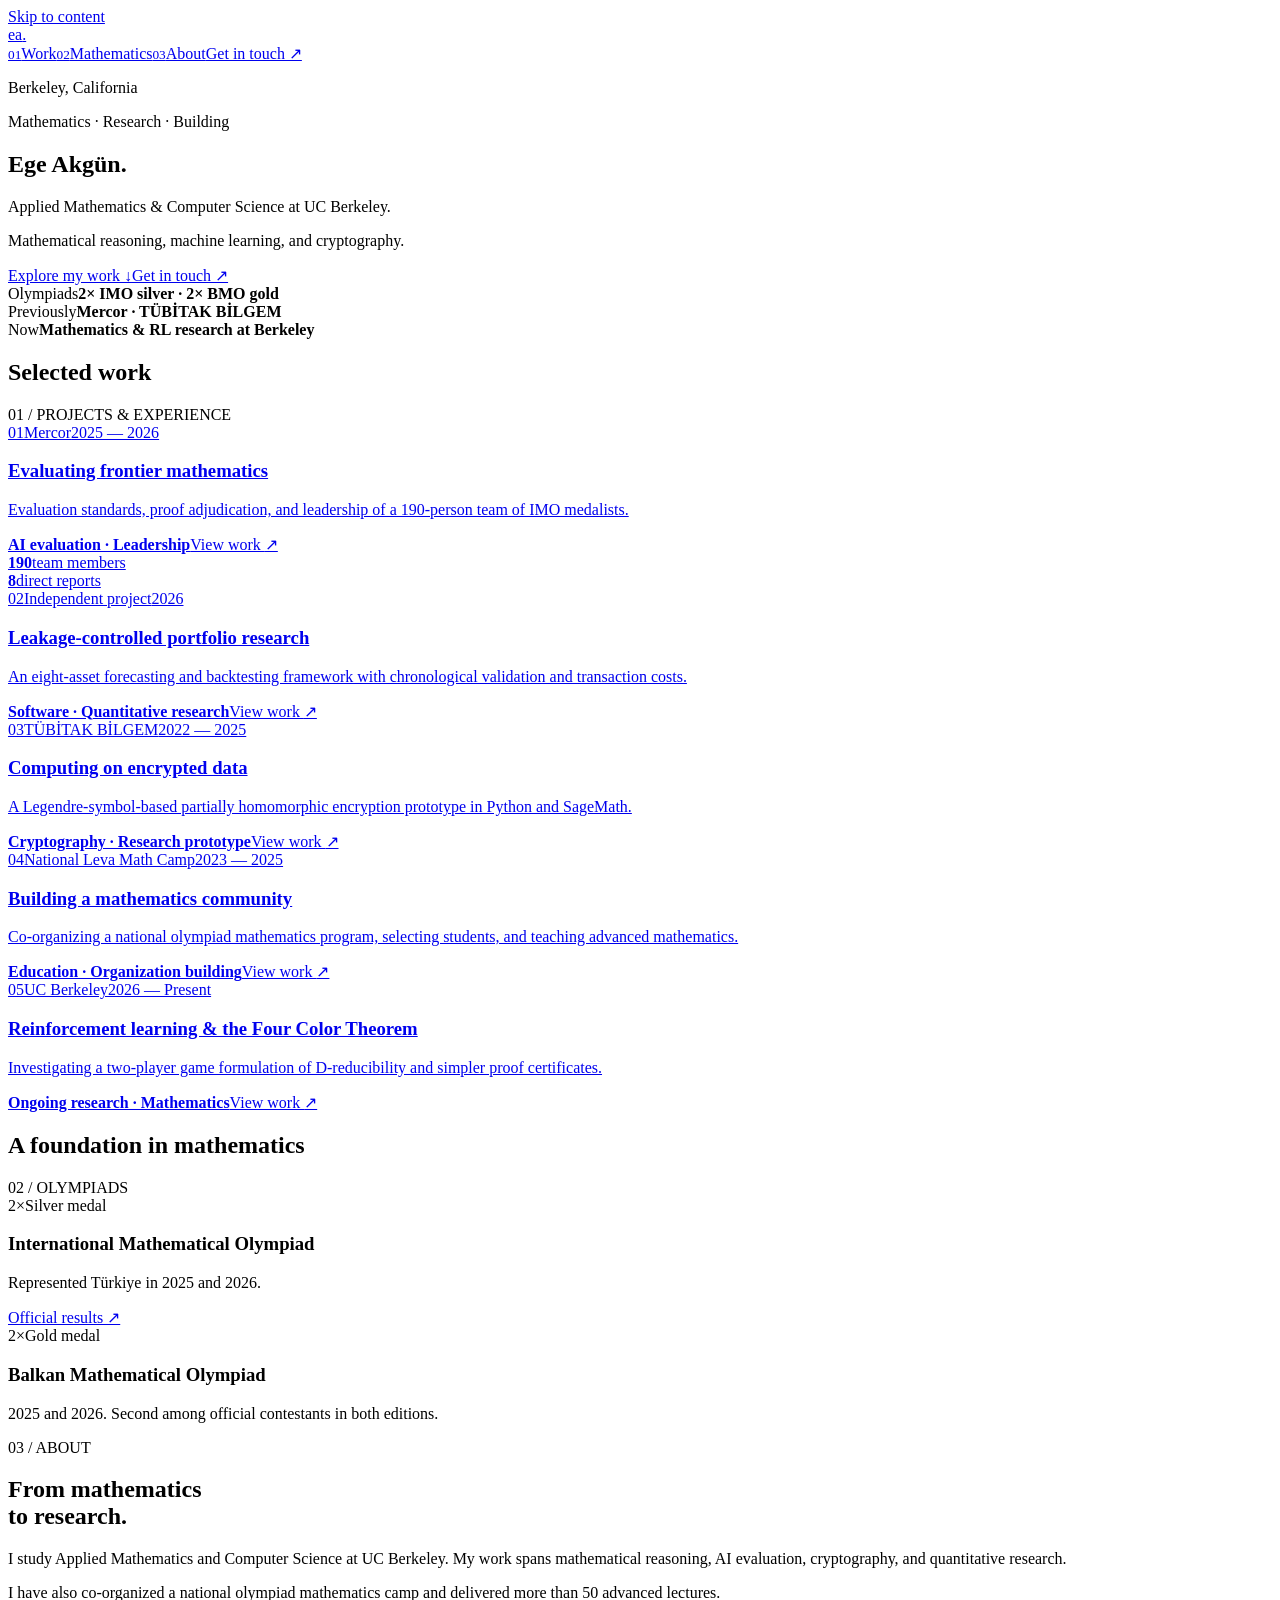
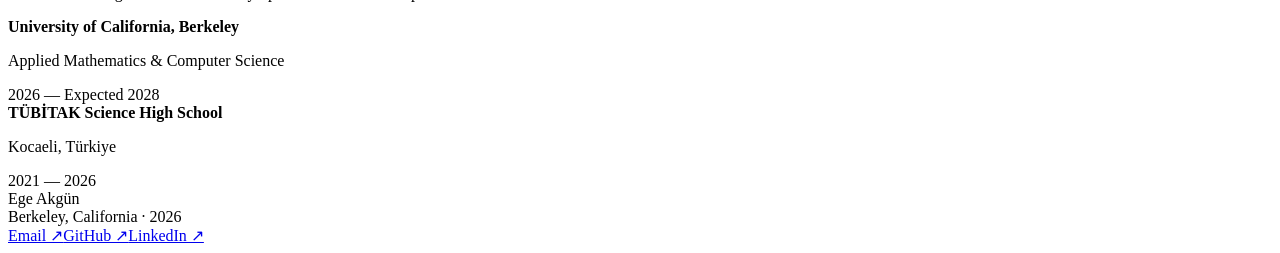
==== docs/index.html @ 362bbd40 "Publish personal portfolio with charcoal and orange design" ====
<!doctype html><html lang="en"><head><meta charset="utf-8"><meta name="viewport" content="width=device-width,initial-scale=1"><meta name="theme-color" content="#111111"><title>Ege Akgün — Mathematics, AI &amp; Selected Work</title><meta name="description" content="Selected work in frontier AI mathematics, cryptography, quantitative research, and education. UC Berkeley. Two-time IMO silver medalist."><meta property="og:title" content="Ege Akgün — Mathematics, AI &amp; Selected Work"><meta property="og:description" content="Selected work in frontier AI mathematics, cryptography, quantitative research, and education. UC Berkeley. Two-time IMO silver medalist."><meta property="og:type" content="website"><link rel="icon" href='data:image/svg+xml,%3Csvg xmlns="http://www.w3.org/2000/svg" viewBox="0 0 64 64"%3E%3Crect width="64" height="64" rx="12" fill="%23111111"/%3E%3Ctext x="32" y="43" text-anchor="middle" font-family="Arial,sans-serif" font-size="36" font-weight="bold" fill="%23ff7900"%3EE%3C/text%3E%3C/svg%3E'><link rel="stylesheet" href="/style.css"></head><body><a class="skip" href="#main">Skip to content</a><header class="wrap"><nav class="nav" aria-label="Main navigation"><a class="wordmark" href="/" aria-label="Ege Akgün home">ea<span>.</span></a><div class="nav-links"><a href="/#work"><small>01</small>Work</a><a href="/#mathematics"><small>02</small>Mathematics</a><a href="/#about"><small>03</small>About</a><a class="nav-contact" href="mailto:egekgn@berkeley.edu">Get in touch ↗</a></div></nav></header><main id="main"><section class="wrap hero" aria-labelledby="name"><div class="hero-top"><p class="eyebrow">Berkeley, California</p><p class="eyebrow">Mathematics · Research · Building</p></div><h1 id="name">Ege Akgün<span>.</span></h1><div class="hero-bottom"><div><p class="lead">Applied Mathematics &amp; Computer Science at UC Berkeley.</p><p class="sublead">Mathematical reasoning, machine learning, and cryptography.</p><div class="intro-links"><a class="text-link" href="#work">Explore my work ↓</a><a class="text-link" href="mailto:egekgn@berkeley.edu">Get in touch ↗</a></div></div><div class="credentials"><div class="credential"><span class="label">Olympiads</span><strong>2× IMO silver · 2× BMO gold</strong></div><div class="credential"><span class="label">Previously</span><strong>Mercor · TÜBİTAK BİLGEM</strong></div><div class="credential"><span class="label">Now</span><strong>Mathematics & RL research at Berkeley</strong></div></div></div></section><section class="wrap section" id="work"><div class="section-head"><h2>Selected work</h2><span class="section-label">01 / PROJECTS & EXPERIENCE</span></div><div class="work-grid"><a class="project featured" href="/work/frontier-mathematics/"><div><div class="project-top"><span><span class="project-number">01</span>Mercor</span><span>2025 — 2026</span></div><h3>Evaluating frontier mathematics</h3><p class="project-summary">Evaluation standards, proof adjudication, and leadership of a 190-person team of IMO medalists.</p><div class="project-bottom"><strong>AI evaluation · Leadership</strong><span class="project-open">View work <span aria-hidden="true">↗</span></span></div></div><div class="feature-metrics"><div class="feature-metric"><strong>190</strong><span>team members</span></div><div class="feature-metric"><strong>8</strong><span>direct reports</span></div></div></a><a class="project" href="/work/crypto-portfolio-ml/"><div class="project-top"><span><span class="project-number">02</span>Independent project</span><span>2026</span></div><h3>Leakage-controlled portfolio research</h3><p class="project-summary">An eight-asset forecasting and backtesting framework with chronological validation and transaction costs.</p><div class="project-bottom"><strong>Software · Quantitative research</strong><span class="project-open">View work <span aria-hidden="true">↗</span></span></div></a><a class="project" href="/work/encrypted-computation/"><div class="project-top"><span><span class="project-number">03</span>TÜBİTAK BİLGEM</span><span>2022 — 2025</span></div><h3>Computing on encrypted data</h3><p class="project-summary">A Legendre-symbol-based partially homomorphic encryption prototype in Python and SageMath.</p><div class="project-bottom"><strong>Cryptography · Research prototype</strong><span class="project-open">View work <span aria-hidden="true">↗</span></span></div></a><a class="project" href="/work/leva-math-camp/"><div class="project-top"><span><span class="project-number">04</span>National Leva Math Camp</span><span>2023 — 2025</span></div><h3>Building a mathematics community</h3><p class="project-summary">Co-organizing a national olympiad mathematics program, selecting students, and teaching advanced mathematics.</p><div class="project-bottom"><strong>Education · Organization building</strong><span class="project-open">View work <span aria-hidden="true">↗</span></span></div></a><a class="project" href="/work/four-color-research/"><div class="project-top"><span><span class="project-number">05</span>UC Berkeley</span><span>2026 — Present</span></div><h3>Reinforcement learning &amp; the Four Color Theorem</h3><p class="project-summary">Investigating a two-player game formulation of D-reducibility and simpler proof certificates.</p><div class="project-bottom"><strong>Ongoing research · Mathematics</strong><span class="project-open">View work <span aria-hidden="true">↗</span></span></div></a></div></section><section class="honors section" id="mathematics"><div class="wrap"><div class="section-head"><h2>A foundation in mathematics</h2><span class="section-label">02 / OLYMPIADS</span></div><div class="honors-grid"><article class="honor"><div class="honor-top"><span class="times">2×</span><span class="medal">Silver medal</span></div><h3>International Mathematical Olympiad</h3><p>Represented Türkiye in 2025 and 2026.</p><a class="text-link" href="https://www.imo-official.org/results/individual/country/TUR/" target="_blank" rel="noopener noreferrer">Official results ↗</a></article><article class="honor"><div class="honor-top"><span class="times">2×</span><span class="medal">Gold medal</span></div><h3>Balkan Mathematical Olympiad</h3><p>2025 and 2026. Second among official contestants in both editions.</p></article></div></div></section><section class="wrap section" id="about"><div class="about-layout"><div><p class="eyebrow">03 / ABOUT</p><h2>From mathematics<br>to research.</h2></div><div class="about-copy"><p>I study Applied Mathematics and Computer Science at UC Berkeley. My work spans mathematical reasoning, AI evaluation, cryptography, and quantitative research.</p><p>I have also co-organized a national olympiad mathematics camp and delivered more than 50 advanced lectures.</p><div class="education"><div class="education-row"><div><strong>University of California, Berkeley</strong><p>Applied Mathematics & Computer Science</p></div><time>2026 — Expected 2028</time></div><div class="education-row"><div><strong>TÜBİTAK Science High School</strong><p>Kocaeli, Türkiye</p></div><time>2021 — 2026</time></div></div></div></div></section></main><footer class="wrap footer"><div><div class="footer-name">Ege Akgün</div><div class="footnote">Berkeley, California · 2026</div></div><div class="footer-links"><a href="mailto:egekgn@berkeley.edu">Email ↗</a><a href="https://github.com/egeakgun" rel="noopener noreferrer" target="_blank">GitHub ↗</a><a href="https://www.linkedin.com/in/ege-akgun-973630211/" rel="noopener noreferrer" target="_blank">LinkedIn ↗</a></div></footer></body></html>
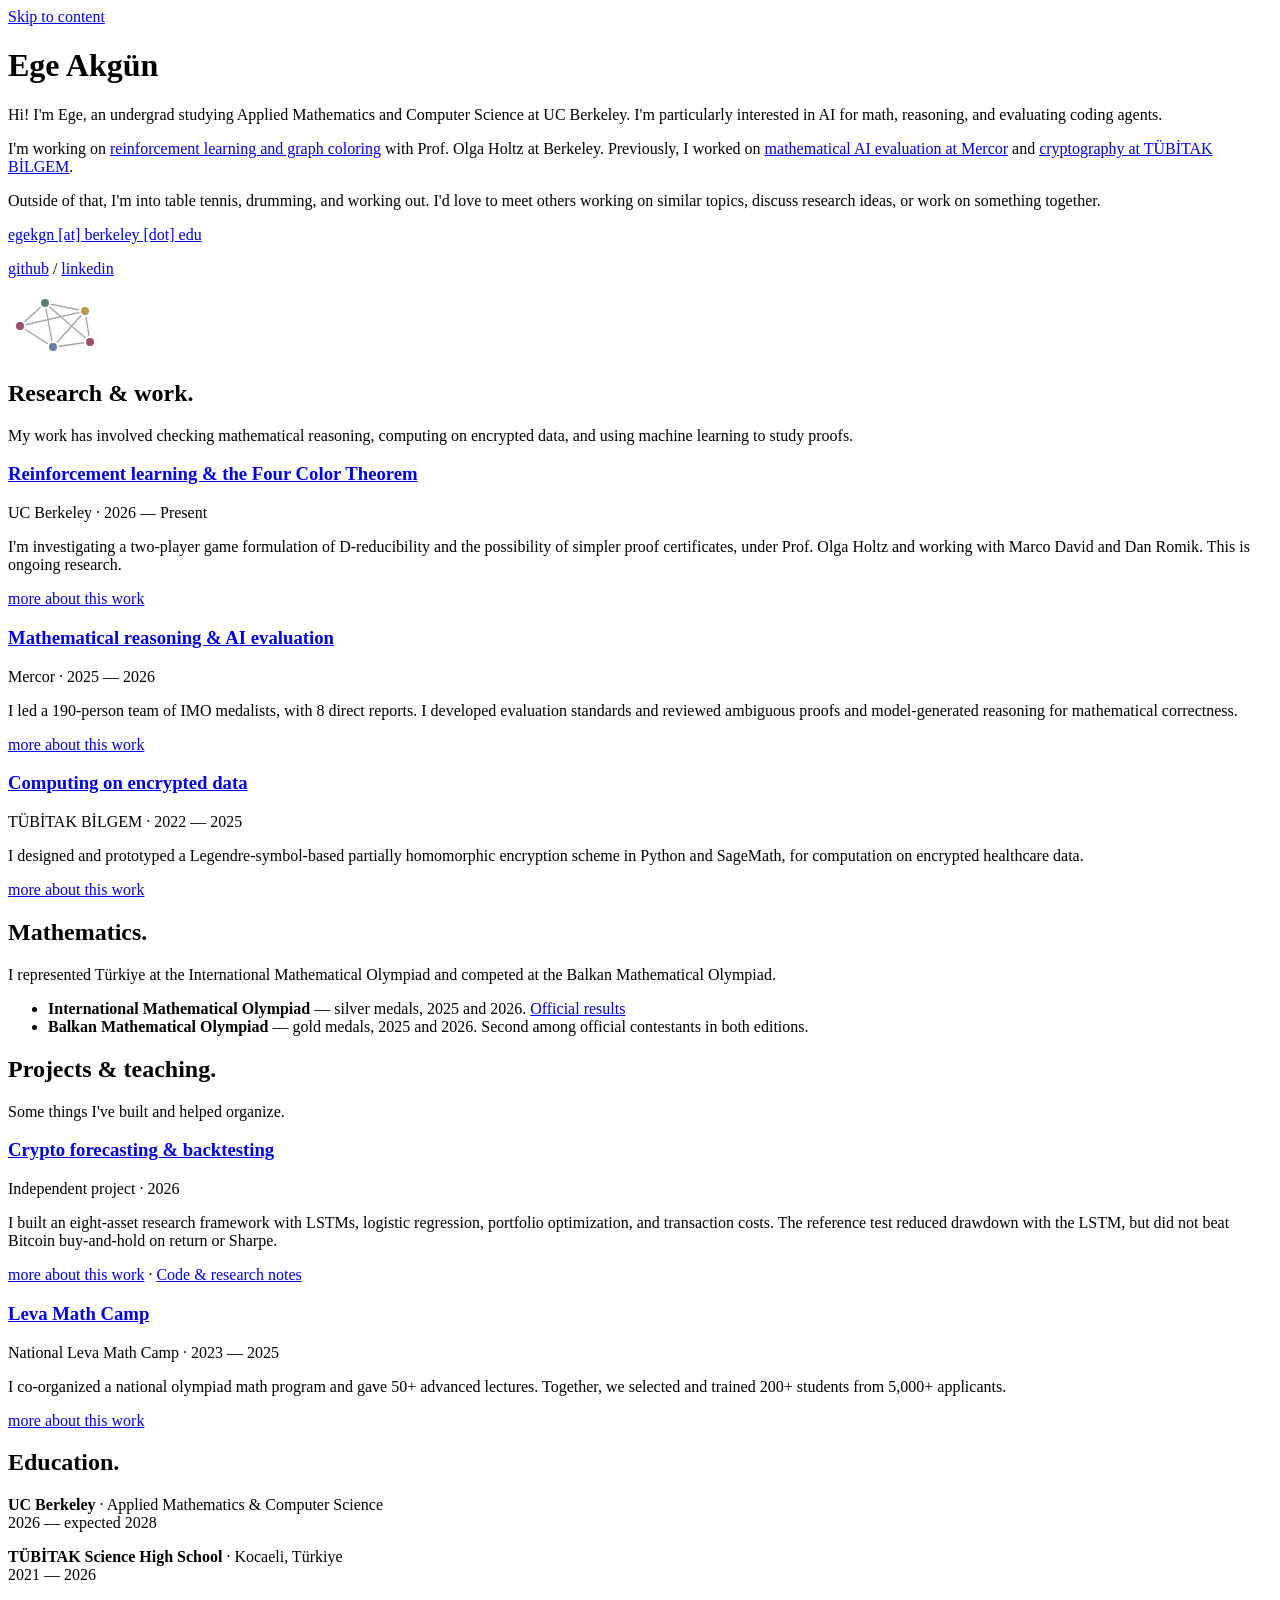
==== commit 8e075882: "Redesign portfolio as a personal research homepage" ====
--- a/docs/index.html
+++ b/docs/index.html
@@ -1 +1,85 @@
-<!doctype html><html lang="en"><head><meta charset="utf-8"><meta name="viewport" content="width=device-width,initial-scale=1"><meta name="theme-color" content="#111111"><title>Ege Akgün — Mathematics, AI &amp; Selected Work</title><meta name="description" content="Selected work in frontier AI mathematics, cryptography, quantitative research, and education. UC Berkeley. Two-time IMO silver medalist."><meta property="og:title" content="Ege Akgün — Mathematics, AI &amp; Selected Work"><meta property="og:description" content="Selected work in frontier AI mathematics, cryptography, quantitative research, and education. UC Berkeley. Two-time IMO silver medalist."><meta property="og:type" content="website"><link rel="icon" href='data:image/svg+xml,%3Csvg xmlns="http://www.w3.org/2000/svg" viewBox="0 0 64 64"%3E%3Crect width="64" height="64" rx="12" fill="%23111111"/%3E%3Ctext x="32" y="43" text-anchor="middle" font-family="Arial,sans-serif" font-size="36" font-weight="bold" fill="%23ff7900"%3EE%3C/text%3E%3C/svg%3E'><link rel="stylesheet" href="/style.css"></head><body><a class="skip" href="#main">Skip to content</a><header class="wrap"><nav class="nav" aria-label="Main navigation"><a class="wordmark" href="/" aria-label="Ege Akgün home">ea<span>.</span></a><div class="nav-links"><a href="/#work"><small>01</small>Work</a><a href="/#mathematics"><small>02</small>Mathematics</a><a href="/#about"><small>03</small>About</a><a class="nav-contact" href="mailto:egekgn@berkeley.edu">Get in touch ↗</a></div></nav></header><main id="main"><section class="wrap hero" aria-labelledby="name"><div class="hero-top"><p class="eyebrow">Berkeley, California</p><p class="eyebrow">Mathematics · Research · Building</p></div><h1 id="name">Ege Akgün<span>.</span></h1><div class="hero-bottom"><div><p class="lead">Applied Mathematics &amp; Computer Science at UC Berkeley.</p><p class="sublead">Mathematical reasoning, machine learning, and cryptography.</p><div class="intro-links"><a class="text-link" href="#work">Explore my work ↓</a><a class="text-link" href="mailto:egekgn@berkeley.edu">Get in touch ↗</a></div></div><div class="credentials"><div class="credential"><span class="label">Olympiads</span><strong>2× IMO silver · 2× BMO gold</strong></div><div class="credential"><span class="label">Previously</span><strong>Mercor · TÜBİTAK BİLGEM</strong></div><div class="credential"><span class="label">Now</span><strong>Mathematics & RL research at Berkeley</strong></div></div></div></section><section class="wrap section" id="work"><div class="section-head"><h2>Selected work</h2><span class="section-label">01 / PROJECTS & EXPERIENCE</span></div><div class="work-grid"><a class="project featured" href="/work/frontier-mathematics/"><div><div class="project-top"><span><span class="project-number">01</span>Mercor</span><span>2025 — 2026</span></div><h3>Evaluating frontier mathematics</h3><p class="project-summary">Evaluation standards, proof adjudication, and leadership of a 190-person team of IMO medalists.</p><div class="project-bottom"><strong>AI evaluation · Leadership</strong><span class="project-open">View work <span aria-hidden="true">↗</span></span></div></div><div class="feature-metrics"><div class="feature-metric"><strong>190</strong><span>team members</span></div><div class="feature-metric"><strong>8</strong><span>direct reports</span></div></div></a><a class="project" href="/work/crypto-portfolio-ml/"><div class="project-top"><span><span class="project-number">02</span>Independent project</span><span>2026</span></div><h3>Leakage-controlled portfolio research</h3><p class="project-summary">An eight-asset forecasting and backtesting framework with chronological validation and transaction costs.</p><div class="project-bottom"><strong>Software · Quantitative research</strong><span class="project-open">View work <span aria-hidden="true">↗</span></span></div></a><a class="project" href="/work/encrypted-computation/"><div class="project-top"><span><span class="project-number">03</span>TÜBİTAK BİLGEM</span><span>2022 — 2025</span></div><h3>Computing on encrypted data</h3><p class="project-summary">A Legendre-symbol-based partially homomorphic encryption prototype in Python and SageMath.</p><div class="project-bottom"><strong>Cryptography · Research prototype</strong><span class="project-open">View work <span aria-hidden="true">↗</span></span></div></a><a class="project" href="/work/leva-math-camp/"><div class="project-top"><span><span class="project-number">04</span>National Leva Math Camp</span><span>2023 — 2025</span></div><h3>Building a mathematics community</h3><p class="project-summary">Co-organizing a national olympiad mathematics program, selecting students, and teaching advanced mathematics.</p><div class="project-bottom"><strong>Education · Organization building</strong><span class="project-open">View work <span aria-hidden="true">↗</span></span></div></a><a class="project" href="/work/four-color-research/"><div class="project-top"><span><span class="project-number">05</span>UC Berkeley</span><span>2026 — Present</span></div><h3>Reinforcement learning &amp; the Four Color Theorem</h3><p class="project-summary">Investigating a two-player game formulation of D-reducibility and simpler proof certificates.</p><div class="project-bottom"><strong>Ongoing research · Mathematics</strong><span class="project-open">View work <span aria-hidden="true">↗</span></span></div></a></div></section><section class="honors section" id="mathematics"><div class="wrap"><div class="section-head"><h2>A foundation in mathematics</h2><span class="section-label">02 / OLYMPIADS</span></div><div class="honors-grid"><article class="honor"><div class="honor-top"><span class="times">2×</span><span class="medal">Silver medal</span></div><h3>International Mathematical Olympiad</h3><p>Represented Türkiye in 2025 and 2026.</p><a class="text-link" href="https://www.imo-official.org/results/individual/country/TUR/" target="_blank" rel="noopener noreferrer">Official results ↗</a></article><article class="honor"><div class="honor-top"><span class="times">2×</span><span class="medal">Gold medal</span></div><h3>Balkan Mathematical Olympiad</h3><p>2025 and 2026. Second among official contestants in both editions.</p></article></div></div></section><section class="wrap section" id="about"><div class="about-layout"><div><p class="eyebrow">03 / ABOUT</p><h2>From mathematics<br>to research.</h2></div><div class="about-copy"><p>I study Applied Mathematics and Computer Science at UC Berkeley. My work spans mathematical reasoning, AI evaluation, cryptography, and quantitative research.</p><p>I have also co-organized a national olympiad mathematics camp and delivered more than 50 advanced lectures.</p><div class="education"><div class="education-row"><div><strong>University of California, Berkeley</strong><p>Applied Mathematics & Computer Science</p></div><time>2026 — Expected 2028</time></div><div class="education-row"><div><strong>TÜBİTAK Science High School</strong><p>Kocaeli, Türkiye</p></div><time>2021 — 2026</time></div></div></div></div></section></main><footer class="wrap footer"><div><div class="footer-name">Ege Akgün</div><div class="footnote">Berkeley, California · 2026</div></div><div class="footer-links"><a href="mailto:egekgn@berkeley.edu">Email ↗</a><a href="https://github.com/egeakgun" rel="noopener noreferrer" target="_blank">GitHub ↗</a><a href="https://www.linkedin.com/in/ege-akgun-973630211/" rel="noopener noreferrer" target="_blank">LinkedIn ↗</a></div></footer></body></html>+<!doctype html>
+<html lang="en">
+<head>
+<meta charset="utf-8">
+<meta name="viewport" content="width=device-width, initial-scale=1">
+<meta name="theme-color" content="#ffffff">
+<title>Ege Akgün</title>
+<meta name="description" content="Math, AI, research, and things I have worked on. Undergraduate at UC Berkeley; two-time IMO silver medalist.">
+<link rel="canonical" href="https://egeakgun.github.io/">
+<meta property="og:title" content="Ege Akgün">
+<meta property="og:description" content="Math, AI, research, and things I have worked on. Undergraduate at UC Berkeley; two-time IMO silver medalist.">
+<meta property="og:type" content="website">
+<meta property="og:url" content="https://egeakgun.github.io/">
+<link rel="icon" href="data:image/svg+xml,%3Csvg%20xmlns%3D%22http%3A//www.w3.org/2000/svg%22%20viewBox%3D%220%200%2064%2064%22%3E%3Crect%20width%3D%2264%22%20height%3D%2264%22%20rx%3D%2210%22%20fill%3D%22white%22/%3E%3Ctext%20x%3D%2232%22%20y%3D%2246%22%20text-anchor%3D%22middle%22%20font-family%3D%22Georgia%2Cserif%22%20font-size%3D%2246%22%20fill%3D%22%23903d62%22%3Ee%3C/text%3E%3C/svg%3E">
+<link rel="stylesheet" href="/style.css">
+</head>
+<body>
+<a class="skip-link" href="#main">Skip to content</a>
+<div class="page" id="top">
+<main id="main">
+<header class="intro" id="about">
+<h1>Ege Akgün</h1>
+<p>Hi! I&#x27;m Ege, an undergrad studying Applied Mathematics and Computer Science at UC Berkeley. I&#x27;m particularly interested in AI for math, reasoning, and evaluating coding agents.</p>
+<p>I&#x27;m working on <a href="/work/four-color-research/">reinforcement learning and graph coloring</a> with Prof. Olga Holtz at Berkeley. Previously, I worked on <a href="/work/frontier-mathematics/">mathematical AI evaluation at Mercor</a> and <a href="/work/encrypted-computation/">cryptography at TÜBİTAK BİLGEM</a>.</p>
+<p>Outside of that, I&#x27;m into table tennis, drumming, and working out. I&#x27;d love to meet others working on similar topics, discuss research ideas, or work on something together.</p>
+<div class="contact"><div><a class="email" href="mailto:egekgn@berkeley.edu">egekgn [at] berkeley [dot] edu</a><p class="social-links"><a href="https://github.com/egeakgun">github</a><span aria-hidden="true"> / </span><a href="https://www.linkedin.com/in/ege-akgun-973630211/">linkedin</a></p></div><svg class="graph-sketch" aria-hidden="true" width="94" height="62" viewBox="0 0 94 62" fill="none"><g stroke="#aaa19f" stroke-width="1.3"><path d="M12 32 37 9 77 17 82 48 45 53 12 32 77 17 45 53 37 9 82 48"/></g><g stroke="white" stroke-width="2"><circle cx="12" cy="32" r="5" fill="#9b4f73"/><circle cx="37" cy="9" r="5" fill="#508371"/><circle cx="77" cy="17" r="5" fill="#bc974e"/><circle cx="82" cy="48" r="5" fill="#9b4f73"/><circle cx="45" cy="53" r="5" fill="#687fa5"/></g></svg></div>
+</header>
+<section class="home-section" id="research" aria-labelledby="research-title">
+<h2 id="research-title">Research &amp; work.</h2>
+<p class="section-intro">My work has involved checking mathematical reasoning, computing on encrypted data, and using machine learning to study proofs.</p>
+<article class="entry">
+<h3><a class="entry-title" href="/work/four-color-research/">Reinforcement learning &amp; the Four Color Theorem</a></h3>
+<p class="entry-meta">UC Berkeley · 2026 — Present</p>
+<p>I&#x27;m investigating a two-player game formulation of D-reducibility and the possibility of simpler proof certificates, under Prof. Olga Holtz and working with Marco David and Dan Romik. This is ongoing research.</p>
+<p class="entry-links"><a href="/work/four-color-research/">more about this work</a></p>
+</article>
+<article class="entry">
+<h3><a class="entry-title" href="/work/frontier-mathematics/">Mathematical reasoning &amp; AI evaluation</a></h3>
+<p class="entry-meta">Mercor · 2025 — 2026</p>
+<p>I led a 190-person team of IMO medalists, with 8 direct reports. I developed evaluation standards and reviewed ambiguous proofs and model-generated reasoning for mathematical correctness.</p>
+<p class="entry-links"><a href="/work/frontier-mathematics/">more about this work</a></p>
+</article>
+<article class="entry">
+<h3><a class="entry-title" href="/work/encrypted-computation/">Computing on encrypted data</a></h3>
+<p class="entry-meta">TÜBİTAK BİLGEM · 2022 — 2025</p>
+<p>I designed and prototyped a Legendre-symbol-based partially homomorphic encryption scheme in Python and SageMath, for computation on encrypted healthcare data.</p>
+<p class="entry-links"><a href="/work/encrypted-computation/">more about this work</a></p>
+</article>
+
+</section>
+<section class="home-section" id="mathematics" aria-labelledby="math-title">
+<h2 id="math-title">Mathematics.</h2>
+<p>I represented Türkiye at the International Mathematical Olympiad and competed at the Balkan Mathematical Olympiad.</p>
+<ul class="honors-list">
+<li><strong>International Mathematical Olympiad</strong> — silver medals, 2025 and 2026. <a href="https://www.imo-official.org/results/individual/country/TUR/">Official results</a></li>
+<li><strong>Balkan Mathematical Olympiad</strong> — gold medals, 2025 and 2026. Second among official contestants in both editions.</li>
+</ul>
+</section>
+<section class="home-section" id="work" aria-labelledby="projects-title">
+<h2 id="projects-title">Projects &amp; teaching.</h2>
+<p class="section-intro">Some things I&#x27;ve built and helped organize.</p>
+<article class="entry">
+<h3><a class="entry-title" href="/work/crypto-portfolio-ml/">Crypto forecasting &amp; backtesting</a></h3>
+<p class="entry-meta">Independent project · 2026</p>
+<p>I built an eight-asset research framework with LSTMs, logistic regression, portfolio optimization, and transaction costs. The reference test reduced drawdown with the LSTM, but did not beat Bitcoin buy-and-hold on return or Sharpe.</p>
+<p class="entry-links"><a href="/work/crypto-portfolio-ml/">more about this work</a><span aria-hidden="true"> · </span><a href="https://github.com/egeakgun/crypto-portfolio-ml">Code &amp; research notes</a></p>
+</article>
+<article class="entry">
+<h3><a class="entry-title" href="/work/leva-math-camp/">Leva Math Camp</a></h3>
+<p class="entry-meta">National Leva Math Camp · 2023 — 2025</p>
+<p>I co-organized a national olympiad math program and gave 50+ advanced lectures. Together, we selected and trained 200+ students from 5,000+ applicants.</p>
+<p class="entry-links"><a href="/work/leva-math-camp/">more about this work</a></p>
+</article>
+
+</section>
+<section class="home-section education" aria-labelledby="education-title">
+<h2 id="education-title">Education.</h2>
+<p><strong>UC Berkeley</strong> · Applied Mathematics &amp; Computer Science<br><span class="muted">2026 — expected 2028</span></p>
+<p><strong>TÜBİTAK Science High School</strong> · Kocaeli, Türkiye<br><span class="muted">2021 — 2026</span></p>
+</section>
+</main>
+<footer class="footer"><span>Ege Akgün · Berkeley, California</span><a href="#top">back to top ↑</a></footer>
+</div>
+</body>
+</html>
